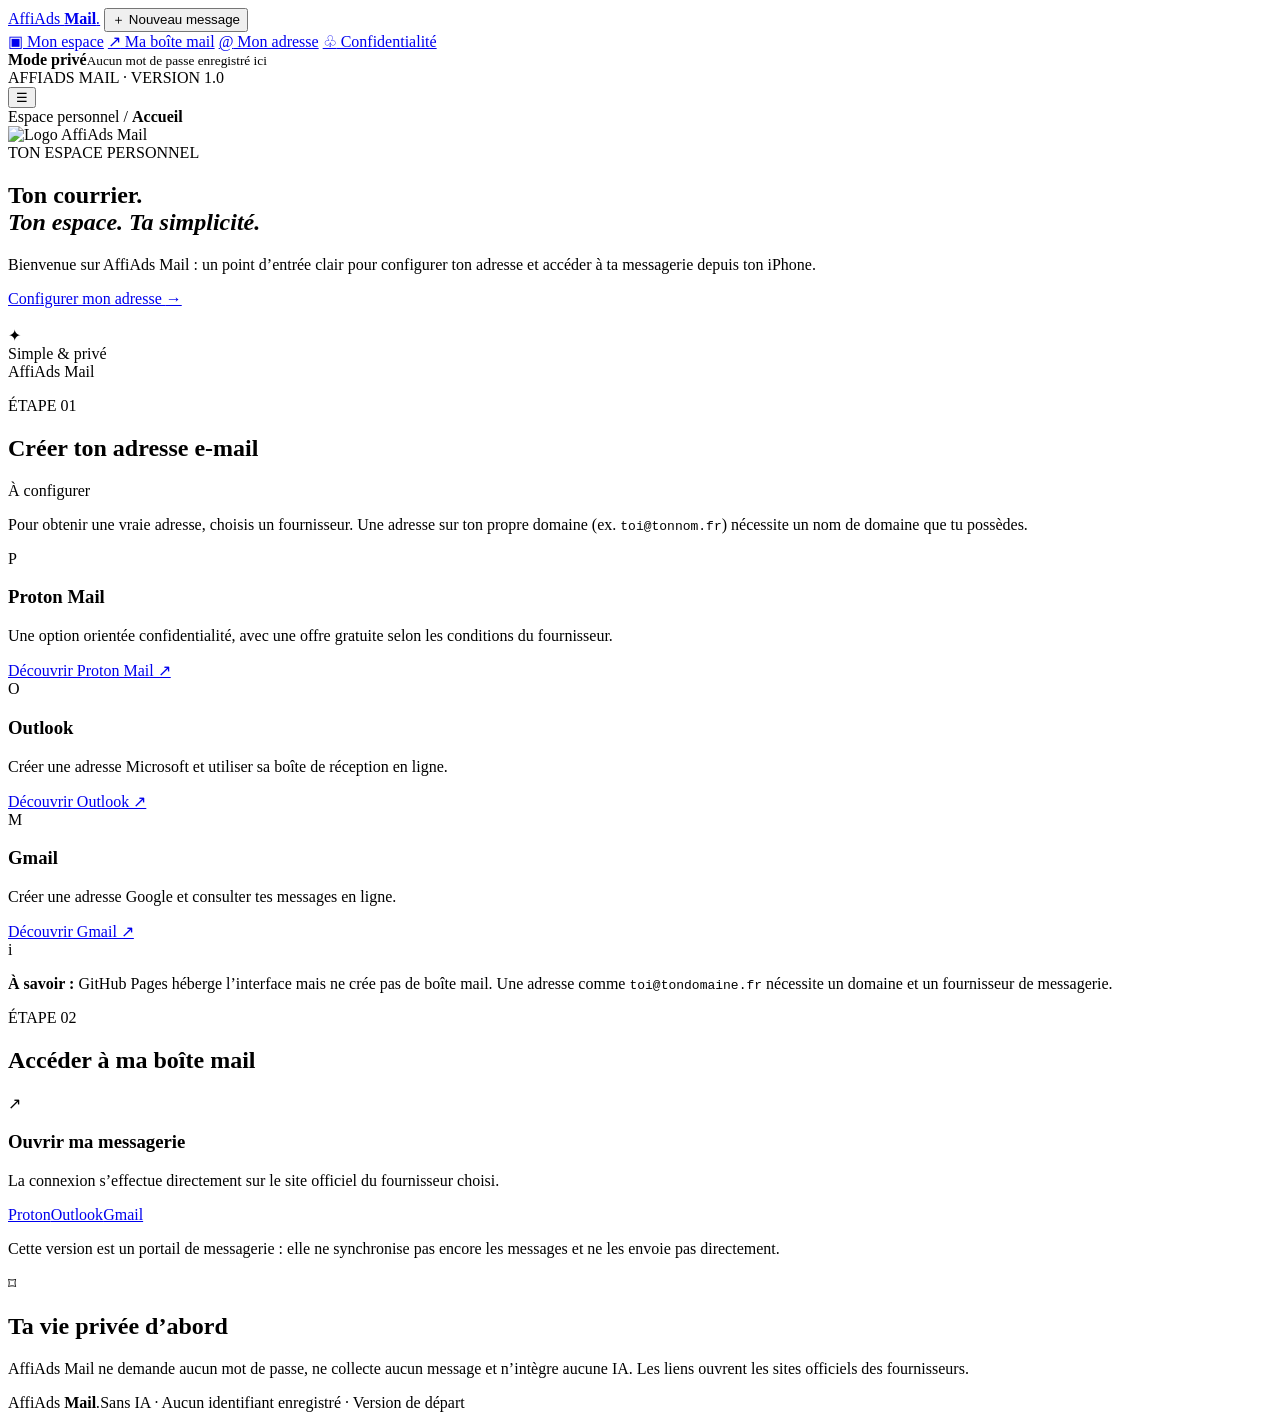
==== index.html @ 825fcf19 "feat: launch AffiAds Mail landing page with envelope branding" ====
<!doctype html>
<html lang="fr">
<head>
<meta charset="utf-8"><meta name="viewport" content="width=device-width,initial-scale=1,viewport-fit=cover">
<meta name="theme-color" content="#101827"><meta name="description" content="AffiAds Mail — ton espace de messagerie personnel.">
<link rel="manifest" href="./manifest.webmanifest"><link rel="icon" href="./icons/icon.svg" type="image/svg+xml"><link rel="stylesheet" href="./style.css">
<title>AffiAds Mail</title>
</head>
<body>
<div class="app-shell">
<aside class="sidebar" id="sidebar">
<a class="brand" href="./"><img src="./icons/icon.svg" alt="" class="brand-icon"><span>AffiAds <b>Mail</b><i>.</i></span></a>
<button class="compose-btn" id="composeBtn"><span>＋</span> Nouveau message</button>
<nav class="nav" aria-label="Navigation">
<a class="nav-item active" href="#accueil"><span>▣</span> Mon espace</a>
<a class="nav-item" href="#connexion"><span>↗</span> Ma boîte mail</a>
<a class="nav-item" href="#adresse"><span>@</span> Mon adresse</a>
<a class="nav-item" href="#confidentialite"><span>♧</span> Confidentialité</a>
</nav>
<div class="sidebar-note"><span class="status-dot"></span><div><b>Mode privé</b><small>Aucun mot de passe enregistré ici</small></div></div>
<div class="sidebar-footer">AFFIADS MAIL · VERSION 1.0</div>
</aside>
<main class="main">
<header class="topbar"><button class="icon-btn mobile-menu" id="menuBtn" aria-label="Ouvrir le menu">☰</button><div class="crumb">Espace personnel <span>/</span> <b>Accueil</b></div><div class="avatar"><img src="./icons/icon.svg" alt="Logo AffiAds Mail"></div></header>
<section class="hero" id="accueil"><div class="hero-copy"><div class="eyebrow"><span class="status-dot"></span> TON ESPACE PERSONNEL</div><h1>Ton courrier.<br><em>Ton espace. Ta simplicité.</em></h1><p>Bienvenue sur AffiAds Mail : un point d’entrée clair pour configurer ton adresse et accéder à ta messagerie depuis ton iPhone.</p><a class="primary-btn" href="#adresse">Configurer mon adresse <span>→</span></a></div>
<div class="hero-art" aria-hidden="true"><div class="orb orb-one"></div><div class="orb orb-two"></div><div class="mail-card"><img src="./icons/icon.svg" alt=""><div class="mail-lines"><i></i><i></i><i></i></div><div class="mail-stamp">✦</div></div><div class="floating-chip chip-one">Simple &amp; privé</div><div class="floating-chip chip-two">AffiAds Mail</div></div></section>
<section class="section" id="adresse"><div class="section-heading"><div><p class="eyebrow">ÉTAPE 01</p><h2>Créer ton adresse e-mail</h2></div><span class="step-tag">À configurer</span></div>
<p class="section-intro">Pour obtenir une vraie adresse, choisis un fournisseur. Une adresse sur ton propre domaine (ex. <code>toi@tonnom.fr</code>) nécessite un nom de domaine que tu possèdes.</p>
<div class="provider-grid">
<article class="provider-card"><div class="provider-logo proton">P</div><div class="provider-copy"><h3>Proton Mail</h3><p>Une option orientée confidentialité, avec une offre gratuite selon les conditions du fournisseur.</p><a href="https://proton.me/mail" target="_blank" rel="noopener noreferrer">Découvrir Proton Mail ↗</a></div></article>
<article class="provider-card"><div class="provider-logo outlook">O</div><div class="provider-copy"><h3>Outlook</h3><p>Créer une adresse Microsoft et utiliser sa boîte de réception en ligne.</p><a href="https://outlook.live.com/" target="_blank" rel="noopener noreferrer">Découvrir Outlook ↗</a></div></article>
<article class="provider-card"><div class="provider-logo gmail">M</div><div class="provider-copy"><h3>Gmail</h3><p>Créer une adresse Google et consulter tes messages en ligne.</p><a href="https://mail.google.com/" target="_blank" rel="noopener noreferrer">Découvrir Gmail ↗</a></div></article>
</div>
<div class="notice"><span class="notice-icon">i</span><p><b>À savoir :</b> GitHub Pages héberge l’interface mais ne crée pas de boîte mail. Une adresse comme <code>toi@tondomaine.fr</code> nécessite un domaine et un fournisseur de messagerie.</p></div></section>
<section class="section" id="connexion"><div class="section-heading"><div><p class="eyebrow">ÉTAPE 02</p><h2>Accéder à ma boîte mail</h2></div></div>
<div class="access-panel"><div class="access-icon">↗</div><div class="access-copy"><h3>Ouvrir ma messagerie</h3><p>La connexion s’effectue directement sur le site officiel du fournisseur choisi.</p></div><div class="access-actions"><a class="secondary-btn" href="https://proton.me/mail" target="_blank" rel="noopener noreferrer">Proton</a><a class="secondary-btn" href="https://outlook.live.com/mail/" target="_blank" rel="noopener noreferrer">Outlook</a><a class="secondary-btn" href="https://mail.google.com/" target="_blank" rel="noopener noreferrer">Gmail</a></div></div>
<p class="small-muted">Cette version est un portail de messagerie : elle ne synchronise pas encore les messages et ne les envoie pas directement.</p></section>
<section class="section privacy-section" id="confidentialite"><div class="privacy-icon">⌑</div><div><h2>Ta vie privée d’abord</h2><p>AffiAds Mail ne demande aucun mot de passe, ne collecte aucun message et n’intègre aucune IA. Les liens ouvrent les sites officiels des fournisseurs.</p></div></section>
<footer class="footer"><span>AffiAds <b>Mail</b><i>.</i></span><span>Sans IA · Aucun identifiant enregistré · Version de départ</span></footer>
</main></div>
<dialog id="composeDialog" class="compose-dialog"><form method="dialog" class="dialog-inner"><button class="dialog-close" aria-label="Fermer">×</button><img class="dialog-logo" src="./icons/icon.svg" alt=""><h2>Nouveau message</h2><p>Pour envoyer un e-mail, ouvre ta messagerie officielle. Cette première version ne transmet pas encore les messages elle-même.</p><div class="dialog-links"><a href="https://proton.me/mail" target="_blank" rel="noopener noreferrer">Ouvrir Proton ↗</a><a href="https://outlook.live.com/mail/" target="_blank" rel="noopener noreferrer">Ouvrir Outlook ↗</a><a href="https://mail.google.com/" target="_blank" rel="noopener noreferrer">Ouvrir Gmail ↗</a></div><button class="secondary-btn close-action">Fermer</button></form></dialog>
<script src="./app.js" defer></script>
</body></html>
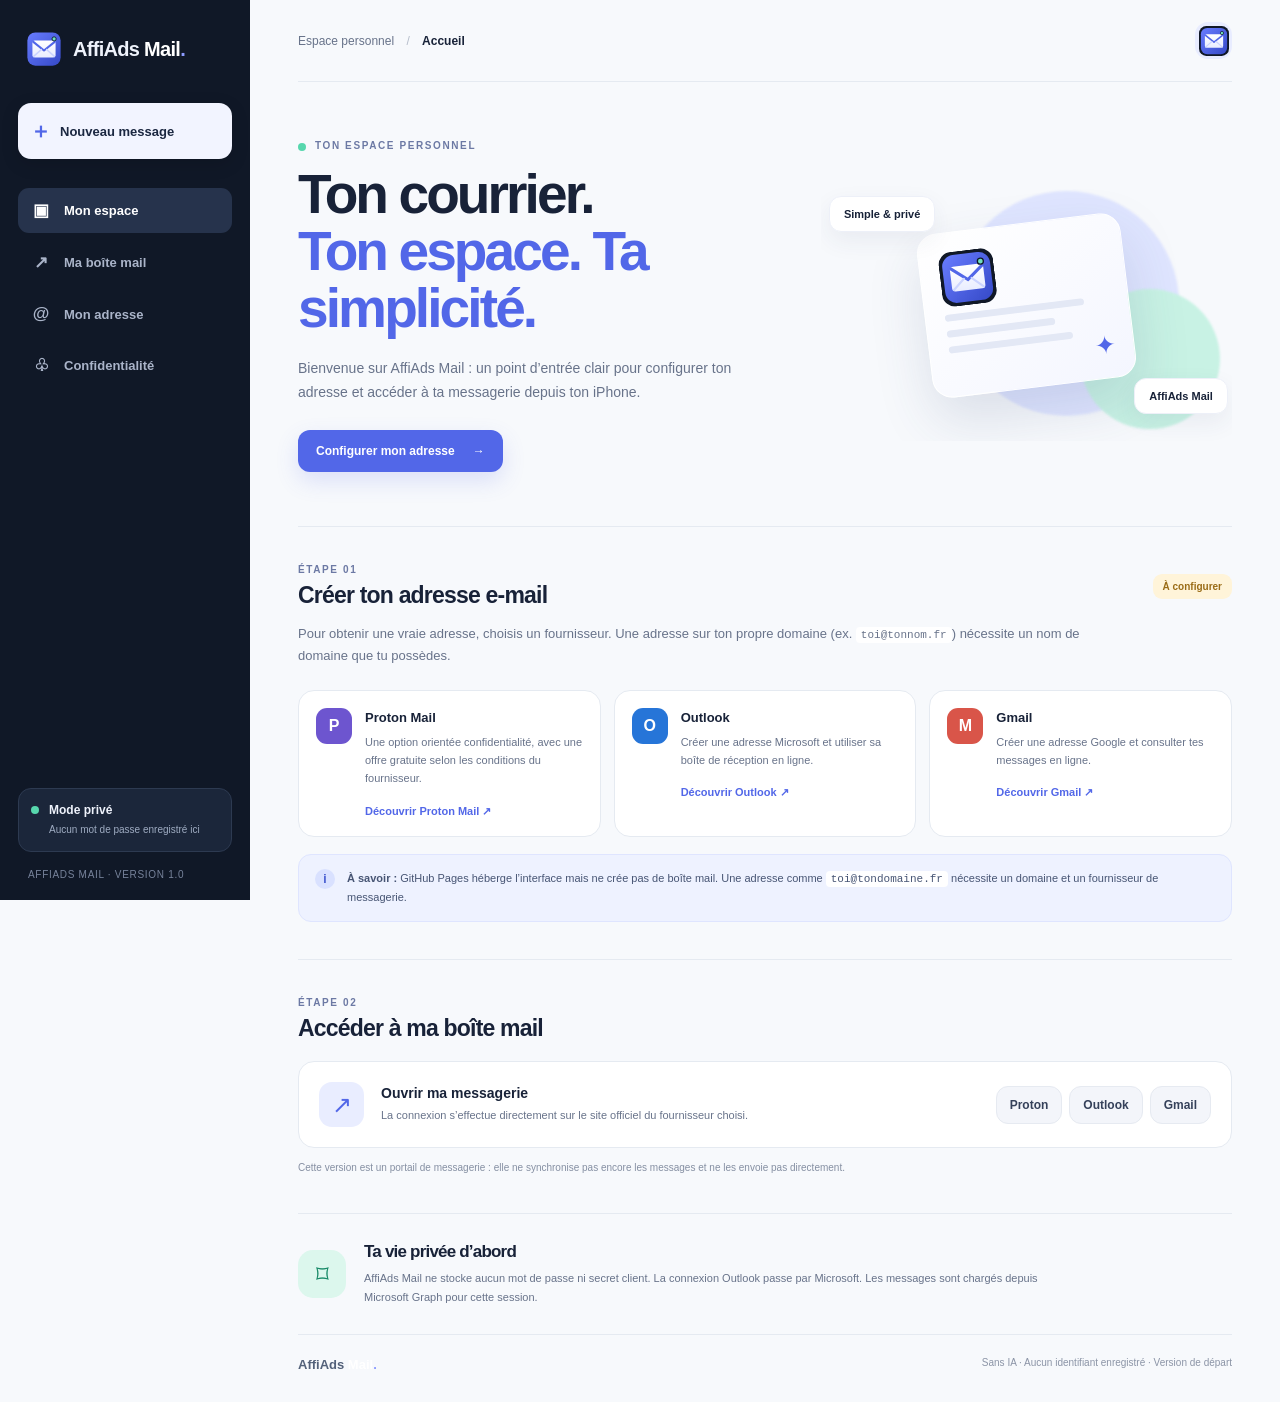
==== commit c6dac8d2: "Add Outlook mail workspace UI" ====
--- a/index.html
+++ b/index.html
@@ -35,9 +35,10 @@
 <section class="section" id="connexion"><div class="section-heading"><div><p class="eyebrow">ÉTAPE 02</p><h2>Accéder à ma boîte mail</h2></div></div>
 <div class="access-panel"><div class="access-icon">↗</div><div class="access-copy"><h3>Ouvrir ma messagerie</h3><p>La connexion s’effectue directement sur le site officiel du fournisseur choisi.</p></div><div class="access-actions"><a class="secondary-btn" href="https://proton.me/mail" target="_blank" rel="noopener noreferrer">Proton</a><a class="secondary-btn" href="https://outlook.live.com/mail/" target="_blank" rel="noopener noreferrer">Outlook</a><a class="secondary-btn" href="https://mail.google.com/" target="_blank" rel="noopener noreferrer">Gmail</a></div></div>
 <p class="small-muted">Cette version est un portail de messagerie : elle ne synchronise pas encore les messages et ne les envoie pas directement.</p></section>
-<section class="section privacy-section" id="confidentialite"><div class="privacy-icon">⌑</div><div><h2>Ta vie privée d’abord</h2><p>AffiAds Mail ne demande aucun mot de passe, ne collecte aucun message et n’intègre aucune IA. Les liens ouvrent les sites officiels des fournisseurs.</p></div></section>
+<section class="section privacy-section" id="confidentialite"><div class="privacy-icon">⌑</div><div><h2>Ta vie privée d’abord</h2><p>AffiAds Mail ne stocke aucun mot de passe ni secret client. La connexion Outlook passe par Microsoft. Les messages sont chargés depuis Microsoft Graph pour cette session.</p></div></section>
 <footer class="footer"><span>AffiAds <b>Mail</b><i>.</i></span><span>Sans IA · Aucun identifiant enregistré · Version de départ</span></footer>
 </main></div>
-<dialog id="composeDialog" class="compose-dialog"><form method="dialog" class="dialog-inner"><button class="dialog-close" aria-label="Fermer">×</button><img class="dialog-logo" src="./icons/icon.svg" alt=""><h2>Nouveau message</h2><p>Pour envoyer un e-mail, ouvre ta messagerie officielle. Cette première version ne transmet pas encore les messages elle-même.</p><div class="dialog-links"><a href="https://proton.me/mail" target="_blank" rel="noopener noreferrer">Ouvrir Proton ↗</a><a href="https://outlook.live.com/mail/" target="_blank" rel="noopener noreferrer">Ouvrir Outlook ↗</a><a href="https://mail.google.com/" target="_blank" rel="noopener noreferrer">Ouvrir Gmail ↗</a></div><button class="secondary-btn close-action">Fermer</button></form></dialog>
+
+<script src="https://alcdn.msauth.net/browser/2.38.4/js/msal-browser.min.js" defer></script>
 <script src="./app.js" defer></script>
 </body></html>
--- a/style.css
+++ b/style.css
@@ -0,0 +1,2 @@
+:root{color-scheme:light;--ink:#182238;--muted:#68738a;--line:#e5eaf1;--paper:#f7f9fc;--blue:#5267e8;--blue-dark:#3549c7;--radius:22px;font-family:Inter,-apple-system,BlinkMacSystemFont,"Segoe UI",sans-serif}*{box-sizing:border-box}html{scroll-behavior:smooth}body{margin:0;background:var(--paper);color:var(--ink)}a{color:inherit}.app-shell{min-height:100vh;display:grid;grid-template-columns:250px minmax(0,1fr)}.sidebar{background:#101827;color:#eef2fb;padding:30px 18px 20px;display:flex;flex-direction:column;min-height:100vh;position:sticky;top:0;height:100vh}.brand{display:flex;align-items:center;gap:10px;text-decoration:none;font-weight:800;font-size:20px;letter-spacing:-.7px;padding:0 7px 35px;white-space:nowrap}.brand-icon{width:38px;height:38px}.brand b,.footer b{font-weight:800;color:#fff}.brand i,.footer i{font-style:normal;color:#8c9bff}.compose-btn{border:0;border-radius:13px;background:#f2f4ff;color:#1b2741;padding:14px 12px;font-weight:750;font-size:13px;display:flex;align-items:center;gap:9px;cursor:pointer;box-shadow:0 5px 18px #0002}.compose-btn span{font-size:21px;color:var(--blue)}.nav{display:grid;gap:7px;margin-top:29px}.nav-item{display:flex;align-items:center;gap:13px;padding:12px 13px;border-radius:11px;text-decoration:none;color:#aab4c9;font-size:13px;font-weight:600}.nav-item span{width:20px;text-align:center;font-size:17px}.nav-item:hover,.nav-item.active{background:#26334c;color:white}.sidebar-note{display:flex;gap:10px;align-items:flex-start;margin-top:auto;background:#1b263a;padding:14px 12px;border:1px solid #2d3a51;border-radius:13px}.sidebar-note b,.sidebar-note small{display:block}.sidebar-note b{font-size:12px;margin-bottom:5px}.sidebar-note small{font-size:10px;line-height:1.5;color:#9eabc1}.status-dot{width:8px;height:8px;display:inline-block;border-radius:50%;background:#57d7ad;flex-shrink:0;margin-top:3px}.sidebar-footer{font-size:10px;color:#77839b;padding:17px 10px 0;letter-spacing:.7px}.main{min-width:0;padding:0 48px;max-width:1440px;width:100%;margin:0 auto}.topbar{height:82px;display:flex;align-items:center;justify-content:space-between;border-bottom:1px solid var(--line)}.crumb{font-size:12px;color:var(--muted)}.crumb span{margin:0 9px;color:#b5bdca}.crumb b{color:var(--ink)}.avatar{width:37px;height:37px;border-radius:13px;background:#e8ecff;display:grid;place-items:center;overflow:hidden}.avatar img{width:30px;height:30px}.mobile-menu{display:none}.hero{display:grid;grid-template-columns:1.1fr .9fr;gap:20px;align-items:center;padding:58px 0 54px;border-bottom:1px solid var(--line)}.eyebrow{font-size:10px;letter-spacing:1.6px;font-weight:800;color:#6c79a4;margin:0 0 15px}.hero .eyebrow{display:flex;gap:9px;align-items:center}.hero h1{font-size:clamp(39px,4.3vw,61px);line-height:1.04;letter-spacing:-2.9px;margin:0 0 18px;font-weight:800}.hero h1 em{font-style:normal;color:var(--blue)}.hero-copy>p{max-width:470px;color:var(--muted);line-height:1.75;font-size:14px;margin:0 0 25px}.primary-btn,.secondary-btn{display:inline-flex;align-items:center;justify-content:center;gap:18px;border-radius:12px;text-decoration:none;font-size:12px;font-weight:750;padding:14px 18px}.primary-btn{background:var(--blue);color:white;box-shadow:0 9px 22px #5267e82b}.primary-btn:hover{background:var(--blue-dark)}.hero-art{height:270px;position:relative;display:grid;place-items:center;overflow:hidden}.orb{position:absolute;border-radius:50%;filter:blur(1px)}.orb-one{width:225px;height:225px;background:#dfe5ff;right:13%;top:20px}.orb-two{width:140px;height:140px;background:#c8f2e4;right:3%;bottom:12px}.mail-card{z-index:1;width:205px;height:165px;border-radius:20px;background:linear-gradient(145deg,#fff,#f4f6ff);box-shadow:0 24px 55px #33477b26;border:1px solid #fff;padding:19px;transform:rotate(-7deg);position:relative}.mail-card>img{width:55px;height:55px}.mail-lines{display:grid;gap:9px;margin-top:7px}.mail-lines i{height:7px;background:#e3e8f5;border-radius:8px;width:85%}.mail-lines i:nth-child(2){width:66%}.mail-lines i:nth-child(3){width:76%}.mail-stamp{position:absolute;right:18px;bottom:18px;color:var(--blue);font-size:25px}.floating-chip{position:absolute;z-index:2;background:#fff;border:1px solid #edf0f8;box-shadow:0 9px 25px #26395e12;padding:11px 14px;border-radius:12px;font-size:11px;font-weight:750}.chip-one{top:25px;left:2%}.chip-two{right:1%;bottom:27px}.section{padding:37px 0;border-bottom:1px solid var(--line)}.section-heading{display:flex;justify-content:space-between;align-items:center;gap:15px}.section-heading .eyebrow{margin-bottom:7px}.section h2,.privacy-section h2{font-size:23px;letter-spacing:-.8px;margin:0}.step-tag{background:#fff4d9;color:#9a6c16;padding:7px 10px;border-radius:9px;font-size:10px;font-weight:800}.section-intro{font-size:13px;line-height:1.75;color:var(--muted);max-width:790px;margin:14px 0 22px}.provider-grid{display:grid;grid-template-columns:repeat(3,minmax(0,1fr));gap:13px}.provider-card{display:flex;gap:13px;background:#fff;border:1px solid var(--line);border-radius:16px;padding:17px;min-width:0;transition:transform .18s,box-shadow .18s}.provider-card:hover{transform:translateY(-2px);box-shadow:0 12px 28px #2436570c}.provider-logo{flex-shrink:0;width:36px;height:36px;border-radius:11px;display:grid;place-items:center;font-weight:850;color:#fff}.proton{background:#6d55cf}.outlook{background:#2675d8}.gmail{background:#d95549}.provider-copy h3{font-size:13px;margin:2px 0 8px}.provider-copy p{font-size:11px;line-height:1.65;color:var(--muted);margin:0 0 13px}.provider-copy a{font-size:11px;font-weight:750;color:var(--blue);text-decoration:none}.notice{display:flex;gap:12px;margin-top:17px;background:#eef2ff;border:1px solid #dfe5ff;border-radius:13px;padding:14px 16px;color:#475574}.notice-icon{display:grid;place-items:center;flex-shrink:0;width:20px;height:20px;border-radius:50%;background:#d9e1ff;color:#4258cf;font-size:12px;font-weight:800}.notice p{font-size:11px;line-height:1.7;margin:0}.notice code,.section-intro code{font-size:11px;background:#fff;padding:2px 5px;border-radius:4px}.access-panel{display:flex;align-items:center;gap:17px;background:#fff;border:1px solid var(--line);border-radius:16px;padding:20px;margin-top:19px}.access-icon{width:45px;height:45px;display:grid;place-items:center;border-radius:13px;background:#e9edff;color:var(--blue);font-size:24px;flex-shrink:0}.access-copy{flex:1}.access-copy h3{font-size:14px;margin:0 0 6px}.access-copy p{font-size:11px;color:var(--muted);line-height:1.6;margin:0}.access-actions{display:flex;gap:7px;flex-wrap:wrap}.secondary-btn{background:#f3f5fa;color:#35415a;border:1px solid #e6eaf1;padding:11px 13px;gap:0}.secondary-btn:hover{background:#e8ecfb}.small-muted{font-size:10px;color:#858fa2;margin:12px 0 0;line-height:1.6}.privacy-section{display:flex;align-items:center;gap:18px;padding:28px 0}.privacy-icon{width:48px;height:48px;flex-shrink:0;border-radius:15px;display:grid;place-items:center;background:#dcf7ed;color:#178967;font-size:25px}.privacy-section h2{font-size:17px;margin-bottom:7px}.privacy-section p{font-size:11px;line-height:1.7;color:var(--muted);margin:0;max-width:720px}.footer{display:flex;justify-content:space-between;gap:15px;padding:22px 0 30px;font-size:10px;color:#8b94a6}.footer>span:first-child{font-weight:850;color:#53617a;font-size:13px}.compose-dialog{border:0;border-radius:22px;padding:0;width:min(420px,calc(100% - 28px));box-shadow:0 25px 90px #10182755}.compose-dialog::backdrop{background:#10182785;backdrop-filter:blur(4px)}.dialog-inner{position:relative;padding:29px}.dialog-close{position:absolute;right:17px;top:12px;border:0;background:transparent;font-size:27px;color:#78839a;cursor:pointer}.dialog-logo{width:48px;height:48px}.dialog-inner h2{margin:17px 0 9px;font-size:23px}.dialog-inner p{font-size:13px;line-height:1.7;color:var(--muted)}.dialog-links{display:grid;gap:9px;margin:20px 0}.dialog-links a{background:#f5f7fb;border:1px solid var(--line);padding:12px;border-radius:10px;text-decoration:none;font-size:12px;font-weight:700}.close-action{width:100%;cursor:pointer}@media(max-width:1050px){.main{padding:0 28px}.provider-grid{grid-template-columns:1fr}.provider-card{padding:15px}.hero{grid-template-columns:1fr .7fr}.hero-art{transform:scale(.9)}}@media(max-width:720px){.app-shell{display:block}.sidebar{position:fixed;z-index:10;left:0;top:0;width:260px;transform:translateX(-105%);transition:transform .2s;height:100dvh;min-height:0;box-shadow:15px 0 40px #0002}.sidebar.open{transform:translateX(0)}.main{padding:0 19px}.topbar{height:65px}.mobile-menu{display:block;border:0;background:transparent;font-size:20px;color:var(--ink);padding:8px}.crumb{margin-right:auto;margin-left:12px;font-size:11px}.hero{display:block;padding:38px 0 30px}.hero h1{font-size:42px;letter-spacing:-2px}.hero-copy>p{font-size:13px}.hero-art{height:205px;margin-top:12px;transform:none}.orb-one{width:185px;height:185px;right:20%}.orb-two{width:110px;height:110px}.mail-card{transform:rotate(-7deg) scale(.88)}.chip-one{left:2%;top:13px}.chip-two{right:0;bottom:13px}.section{padding:29px 0}.section h2{font-size:21px}.section-heading{align-items:flex-start}.provider-grid{gap:9px}.provider-card{padding:14px}.access-panel{align-items:flex-start;flex-wrap:wrap;padding:15px}.access-copy{min-width:calc(100% - 70px)}.access-actions{width:100%;padding-left:0}.footer{flex-direction:column}.privacy-section{align-items:flex-start}.step-tag{font-size:9px}}@media(prefers-reduced-motion:reduce){*{scroll-behavior:auto!important;transition:none!important}}
+.brand-icon{width:38px;height:38px;flex-shrink:0}.brand b{color:#fff}.brand i{font-style:normal;color:#8c9bff}.avatar img{object-fit:contain}.mail-card>img{display:block;width:55px;height:55px}.dialog-logo{display:block;width:48px;height:48px}
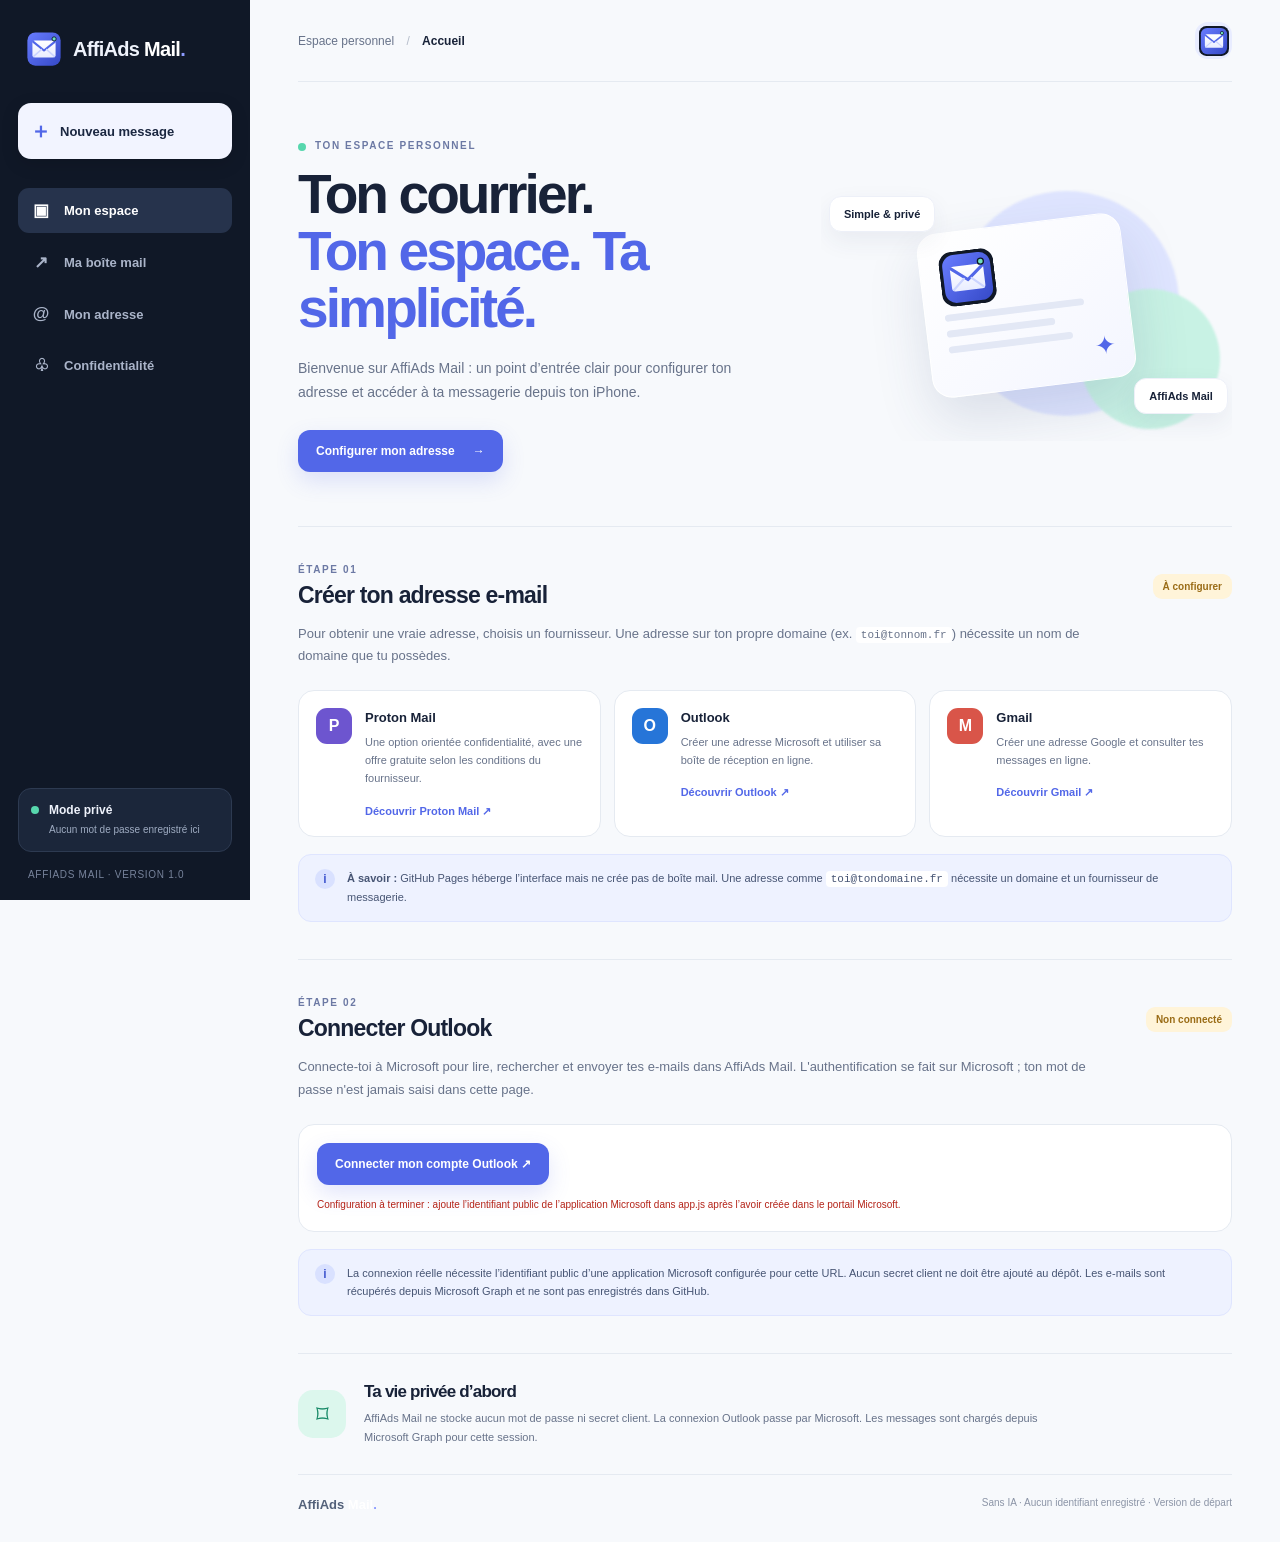
==== commit bbb35c16: "Add Outlook inbox search and compose interface" ====
--- a/index.html
+++ b/index.html
@@ -32,13 +32,23 @@
 <article class="provider-card"><div class="provider-logo gmail">M</div><div class="provider-copy"><h3>Gmail</h3><p>Créer une adresse Google et consulter tes messages en ligne.</p><a href="https://mail.google.com/" target="_blank" rel="noopener noreferrer">Découvrir Gmail ↗</a></div></article>
 </div>
 <div class="notice"><span class="notice-icon">i</span><p><b>À savoir :</b> GitHub Pages héberge l’interface mais ne crée pas de boîte mail. Une adresse comme <code>toi@tondomaine.fr</code> nécessite un domaine et un fournisseur de messagerie.</p></div></section>
-<section class="section" id="connexion"><div class="section-heading"><div><p class="eyebrow">ÉTAPE 02</p><h2>Accéder à ma boîte mail</h2></div></div>
-<div class="access-panel"><div class="access-icon">↗</div><div class="access-copy"><h3>Ouvrir ma messagerie</h3><p>La connexion s’effectue directement sur le site officiel du fournisseur choisi.</p></div><div class="access-actions"><a class="secondary-btn" href="https://proton.me/mail" target="_blank" rel="noopener noreferrer">Proton</a><a class="secondary-btn" href="https://outlook.live.com/mail/" target="_blank" rel="noopener noreferrer">Outlook</a><a class="secondary-btn" href="https://mail.google.com/" target="_blank" rel="noopener noreferrer">Gmail</a></div></div>
-<p class="small-muted">Cette version est un portail de messagerie : elle ne synchronise pas encore les messages et ne les envoie pas directement.</p></section>
+<section class="section" id="connexion"><div class="section-heading"><div><p class="eyebrow">ÉTAPE 02</p><h2>Connecter Outlook</h2></div><span id="authBadge" class="step-tag">Non connecté</span></div>
+<p class="section-intro">Connecte-toi à Microsoft pour lire, rechercher et envoyer tes e-mails dans AffiAds Mail. L'authentification se fait sur Microsoft ; ton mot de passe n'est jamais saisi dans cette page.</p>
+<div class="mail-controls">
+<div class="mail-toolbar"><button id="connectBtn" class="primary-btn">Connecter mon compte Outlook ↗</button><button id="disconnectBtn" class="secondary-btn" hidden>Se déconnecter</button></div>
+<p id="authStatus" class="small-muted" role="status">Une configuration Microsoft est nécessaire avant la première connexion.</p>
+<div id="mailWorkspace" hidden>
+<div class="mail-toolbar search-toolbar"><input id="searchInput" type="search" placeholder="Rechercher dans mes e-mails" aria-label="Rechercher dans mes e-mails"><button id="searchBtn" class="secondary-btn">Rechercher</button><button id="refreshBtn" class="secondary-btn">Actualiser</button></div>
+<div class="mail-columns"><div><h3>Messages reçus</h3><div id="messageList" class="message-list"><p class="small-muted">Connecte-toi pour afficher tes messages.</p></div></div>
+<div class="message-view"><h3 id="messageTitle">Lire un message</h3><p id="messageMeta" class="small-muted"></p><div id="messageBody" class="message-body">Sélectionne un message dans la liste.</div></div></div>
+<form id="sendForm" class="send-form"><h3>Nouveau message</h3><label for="toInput">Destinataire</label><input id="toInput" type="email" required placeholder="destinataire@exemple.fr"><label for="subjectInput">Objet</label><input id="subjectInput" required maxlength="250" placeholder="Objet du message"><label for="bodyInput">Message</label><textarea id="bodyInput" required rows="5" placeholder="Écris ton message…"></textarea><button class="primary-btn" type="submit">Envoyer l’e-mail</button></form>
+</div></div>
+<div class="notice"><span class="notice-icon">i</span><p>La connexion réelle nécessite l’identifiant public d’une application Microsoft configurée pour cette URL. Aucun secret client ne doit être ajouté au dépôt. Les e-mails sont récupérés depuis Microsoft Graph et ne sont pas enregistrés dans GitHub.</p></div></section>
 <section class="section privacy-section" id="confidentialite"><div class="privacy-icon">⌑</div><div><h2>Ta vie privée d’abord</h2><p>AffiAds Mail ne stocke aucun mot de passe ni secret client. La connexion Outlook passe par Microsoft. Les messages sont chargés depuis Microsoft Graph pour cette session.</p></div></section>
 <footer class="footer"><span>AffiAds <b>Mail</b><i>.</i></span><span>Sans IA · Aucun identifiant enregistré · Version de départ</span></footer>
 </main></div>
 
 <script src="https://alcdn.msauth.net/browser/2.38.4/js/msal-browser.min.js" defer></script>
+<script src="https://alcdn.msauth.net/browser/2.38.4/js/msal-browser.min.js" defer></script>
 <script src="./app.js" defer></script>
 </body></html>
--- a/style.css
+++ b/style.css
@@ -1,2 +1,4 @@
 :root{color-scheme:light;--ink:#182238;--muted:#68738a;--line:#e5eaf1;--paper:#f7f9fc;--blue:#5267e8;--blue-dark:#3549c7;--radius:22px;font-family:Inter,-apple-system,BlinkMacSystemFont,"Segoe UI",sans-serif}*{box-sizing:border-box}html{scroll-behavior:smooth}body{margin:0;background:var(--paper);color:var(--ink)}a{color:inherit}.app-shell{min-height:100vh;display:grid;grid-template-columns:250px minmax(0,1fr)}.sidebar{background:#101827;color:#eef2fb;padding:30px 18px 20px;display:flex;flex-direction:column;min-height:100vh;position:sticky;top:0;height:100vh}.brand{display:flex;align-items:center;gap:10px;text-decoration:none;font-weight:800;font-size:20px;letter-spacing:-.7px;padding:0 7px 35px;white-space:nowrap}.brand-icon{width:38px;height:38px}.brand b,.footer b{font-weight:800;color:#fff}.brand i,.footer i{font-style:normal;color:#8c9bff}.compose-btn{border:0;border-radius:13px;background:#f2f4ff;color:#1b2741;padding:14px 12px;font-weight:750;font-size:13px;display:flex;align-items:center;gap:9px;cursor:pointer;box-shadow:0 5px 18px #0002}.compose-btn span{font-size:21px;color:var(--blue)}.nav{display:grid;gap:7px;margin-top:29px}.nav-item{display:flex;align-items:center;gap:13px;padding:12px 13px;border-radius:11px;text-decoration:none;color:#aab4c9;font-size:13px;font-weight:600}.nav-item span{width:20px;text-align:center;font-size:17px}.nav-item:hover,.nav-item.active{background:#26334c;color:white}.sidebar-note{display:flex;gap:10px;align-items:flex-start;margin-top:auto;background:#1b263a;padding:14px 12px;border:1px solid #2d3a51;border-radius:13px}.sidebar-note b,.sidebar-note small{display:block}.sidebar-note b{font-size:12px;margin-bottom:5px}.sidebar-note small{font-size:10px;line-height:1.5;color:#9eabc1}.status-dot{width:8px;height:8px;display:inline-block;border-radius:50%;background:#57d7ad;flex-shrink:0;margin-top:3px}.sidebar-footer{font-size:10px;color:#77839b;padding:17px 10px 0;letter-spacing:.7px}.main{min-width:0;padding:0 48px;max-width:1440px;width:100%;margin:0 auto}.topbar{height:82px;display:flex;align-items:center;justify-content:space-between;border-bottom:1px solid var(--line)}.crumb{font-size:12px;color:var(--muted)}.crumb span{margin:0 9px;color:#b5bdca}.crumb b{color:var(--ink)}.avatar{width:37px;height:37px;border-radius:13px;background:#e8ecff;display:grid;place-items:center;overflow:hidden}.avatar img{width:30px;height:30px}.mobile-menu{display:none}.hero{display:grid;grid-template-columns:1.1fr .9fr;gap:20px;align-items:center;padding:58px 0 54px;border-bottom:1px solid var(--line)}.eyebrow{font-size:10px;letter-spacing:1.6px;font-weight:800;color:#6c79a4;margin:0 0 15px}.hero .eyebrow{display:flex;gap:9px;align-items:center}.hero h1{font-size:clamp(39px,4.3vw,61px);line-height:1.04;letter-spacing:-2.9px;margin:0 0 18px;font-weight:800}.hero h1 em{font-style:normal;color:var(--blue)}.hero-copy>p{max-width:470px;color:var(--muted);line-height:1.75;font-size:14px;margin:0 0 25px}.primary-btn,.secondary-btn{display:inline-flex;align-items:center;justify-content:center;gap:18px;border-radius:12px;text-decoration:none;font-size:12px;font-weight:750;padding:14px 18px}.primary-btn{background:var(--blue);color:white;box-shadow:0 9px 22px #5267e82b}.primary-btn:hover{background:var(--blue-dark)}.hero-art{height:270px;position:relative;display:grid;place-items:center;overflow:hidden}.orb{position:absolute;border-radius:50%;filter:blur(1px)}.orb-one{width:225px;height:225px;background:#dfe5ff;right:13%;top:20px}.orb-two{width:140px;height:140px;background:#c8f2e4;right:3%;bottom:12px}.mail-card{z-index:1;width:205px;height:165px;border-radius:20px;background:linear-gradient(145deg,#fff,#f4f6ff);box-shadow:0 24px 55px #33477b26;border:1px solid #fff;padding:19px;transform:rotate(-7deg);position:relative}.mail-card>img{width:55px;height:55px}.mail-lines{display:grid;gap:9px;margin-top:7px}.mail-lines i{height:7px;background:#e3e8f5;border-radius:8px;width:85%}.mail-lines i:nth-child(2){width:66%}.mail-lines i:nth-child(3){width:76%}.mail-stamp{position:absolute;right:18px;bottom:18px;color:var(--blue);font-size:25px}.floating-chip{position:absolute;z-index:2;background:#fff;border:1px solid #edf0f8;box-shadow:0 9px 25px #26395e12;padding:11px 14px;border-radius:12px;font-size:11px;font-weight:750}.chip-one{top:25px;left:2%}.chip-two{right:1%;bottom:27px}.section{padding:37px 0;border-bottom:1px solid var(--line)}.section-heading{display:flex;justify-content:space-between;align-items:center;gap:15px}.section-heading .eyebrow{margin-bottom:7px}.section h2,.privacy-section h2{font-size:23px;letter-spacing:-.8px;margin:0}.step-tag{background:#fff4d9;color:#9a6c16;padding:7px 10px;border-radius:9px;font-size:10px;font-weight:800}.section-intro{font-size:13px;line-height:1.75;color:var(--muted);max-width:790px;margin:14px 0 22px}.provider-grid{display:grid;grid-template-columns:repeat(3,minmax(0,1fr));gap:13px}.provider-card{display:flex;gap:13px;background:#fff;border:1px solid var(--line);border-radius:16px;padding:17px;min-width:0;transition:transform .18s,box-shadow .18s}.provider-card:hover{transform:translateY(-2px);box-shadow:0 12px 28px #2436570c}.provider-logo{flex-shrink:0;width:36px;height:36px;border-radius:11px;display:grid;place-items:center;font-weight:850;color:#fff}.proton{background:#6d55cf}.outlook{background:#2675d8}.gmail{background:#d95549}.provider-copy h3{font-size:13px;margin:2px 0 8px}.provider-copy p{font-size:11px;line-height:1.65;color:var(--muted);margin:0 0 13px}.provider-copy a{font-size:11px;font-weight:750;color:var(--blue);text-decoration:none}.notice{display:flex;gap:12px;margin-top:17px;background:#eef2ff;border:1px solid #dfe5ff;border-radius:13px;padding:14px 16px;color:#475574}.notice-icon{display:grid;place-items:center;flex-shrink:0;width:20px;height:20px;border-radius:50%;background:#d9e1ff;color:#4258cf;font-size:12px;font-weight:800}.notice p{font-size:11px;line-height:1.7;margin:0}.notice code,.section-intro code{font-size:11px;background:#fff;padding:2px 5px;border-radius:4px}.access-panel{display:flex;align-items:center;gap:17px;background:#fff;border:1px solid var(--line);border-radius:16px;padding:20px;margin-top:19px}.access-icon{width:45px;height:45px;display:grid;place-items:center;border-radius:13px;background:#e9edff;color:var(--blue);font-size:24px;flex-shrink:0}.access-copy{flex:1}.access-copy h3{font-size:14px;margin:0 0 6px}.access-copy p{font-size:11px;color:var(--muted);line-height:1.6;margin:0}.access-actions{display:flex;gap:7px;flex-wrap:wrap}.secondary-btn{background:#f3f5fa;color:#35415a;border:1px solid #e6eaf1;padding:11px 13px;gap:0}.secondary-btn:hover{background:#e8ecfb}.small-muted{font-size:10px;color:#858fa2;margin:12px 0 0;line-height:1.6}.privacy-section{display:flex;align-items:center;gap:18px;padding:28px 0}.privacy-icon{width:48px;height:48px;flex-shrink:0;border-radius:15px;display:grid;place-items:center;background:#dcf7ed;color:#178967;font-size:25px}.privacy-section h2{font-size:17px;margin-bottom:7px}.privacy-section p{font-size:11px;line-height:1.7;color:var(--muted);margin:0;max-width:720px}.footer{display:flex;justify-content:space-between;gap:15px;padding:22px 0 30px;font-size:10px;color:#8b94a6}.footer>span:first-child{font-weight:850;color:#53617a;font-size:13px}.compose-dialog{border:0;border-radius:22px;padding:0;width:min(420px,calc(100% - 28px));box-shadow:0 25px 90px #10182755}.compose-dialog::backdrop{background:#10182785;backdrop-filter:blur(4px)}.dialog-inner{position:relative;padding:29px}.dialog-close{position:absolute;right:17px;top:12px;border:0;background:transparent;font-size:27px;color:#78839a;cursor:pointer}.dialog-logo{width:48px;height:48px}.dialog-inner h2{margin:17px 0 9px;font-size:23px}.dialog-inner p{font-size:13px;line-height:1.7;color:var(--muted)}.dialog-links{display:grid;gap:9px;margin:20px 0}.dialog-links a{background:#f5f7fb;border:1px solid var(--line);padding:12px;border-radius:10px;text-decoration:none;font-size:12px;font-weight:700}.close-action{width:100%;cursor:pointer}@media(max-width:1050px){.main{padding:0 28px}.provider-grid{grid-template-columns:1fr}.provider-card{padding:15px}.hero{grid-template-columns:1fr .7fr}.hero-art{transform:scale(.9)}}@media(max-width:720px){.app-shell{display:block}.sidebar{position:fixed;z-index:10;left:0;top:0;width:260px;transform:translateX(-105%);transition:transform .2s;height:100dvh;min-height:0;box-shadow:15px 0 40px #0002}.sidebar.open{transform:translateX(0)}.main{padding:0 19px}.topbar{height:65px}.mobile-menu{display:block;border:0;background:transparent;font-size:20px;color:var(--ink);padding:8px}.crumb{margin-right:auto;margin-left:12px;font-size:11px}.hero{display:block;padding:38px 0 30px}.hero h1{font-size:42px;letter-spacing:-2px}.hero-copy>p{font-size:13px}.hero-art{height:205px;margin-top:12px;transform:none}.orb-one{width:185px;height:185px;right:20%}.orb-two{width:110px;height:110px}.mail-card{transform:rotate(-7deg) scale(.88)}.chip-one{left:2%;top:13px}.chip-two{right:0;bottom:13px}.section{padding:29px 0}.section h2{font-size:21px}.section-heading{align-items:flex-start}.provider-grid{gap:9px}.provider-card{padding:14px}.access-panel{align-items:flex-start;flex-wrap:wrap;padding:15px}.access-copy{min-width:calc(100% - 70px)}.access-actions{width:100%;padding-left:0}.footer{flex-direction:column}.privacy-section{align-items:flex-start}.step-tag{font-size:9px}}@media(prefers-reduced-motion:reduce){*{scroll-behavior:auto!important;transition:none!important}}
 .brand-icon{width:38px;height:38px;flex-shrink:0}.brand b{color:#fff}.brand i{font-style:normal;color:#8c9bff}.avatar img{object-fit:contain}.mail-card>img{display:block;width:55px;height:55px}.dialog-logo{display:block;width:48px;height:48px}
+
+.mail-controls{background:#fff;border:1px solid var(--line);border-radius:16px;padding:18px;margin-top:18px}.mail-toolbar{display:flex;gap:9px;align-items:center;flex-wrap:wrap}.mail-toolbar .primary-btn,.mail-toolbar .secondary-btn{cursor:pointer;border:0}.search-toolbar{margin:18px 0}.search-toolbar input{flex:1;min-width:160px}.mail-controls input,.mail-controls textarea{font:inherit;font-size:13px;padding:12px;border:1px solid #dfe5ef;border-radius:10px;background:#fff;color:var(--ink);width:100%;min-width:0}.mail-controls input:focus,.mail-controls textarea:focus{outline:2px solid #aebaff;border-color:var(--blue)}.mail-columns{display:grid;grid-template-columns:minmax(0,.9fr) minmax(0,1.1fr);gap:16px}.mail-columns h3,.send-form h3{font-size:14px;margin:12px 0}.message-list{display:grid;gap:7px;max-height:420px;overflow:auto}.message-item{display:grid;gap:5px;text-align:left;border:1px solid var(--line);background:#f9faff;border-radius:10px;padding:11px;cursor:pointer;color:var(--ink);min-width:0}.message-item:hover{border-color:#b9c4ff;background:#f0f3ff}.message-item strong,.message-item span,.message-item small{overflow-wrap:anywhere}.message-item strong{font-size:12px}.message-item span{font-size:12px}.message-item small{font-size:10px;color:var(--muted)}.message-view{border:1px solid var(--line);border-radius:12px;padding:12px;min-width:0}.message-body{font-size:13px;line-height:1.65;overflow-wrap:anywhere;max-height:430px;overflow:auto;white-space:pre-wrap}.message-frame{width:100%;height:380px;border:0;background:#fff}.send-form{display:grid;gap:9px;margin-top:22px;padding-top:18px;border-top:1px solid var(--line)}.send-form label{font-size:12px;font-weight:700}.send-form .primary-btn{border:0;cursor:pointer;justify-self:start}.error-text{color:#b42318!important}.step-tag{white-space:nowrap}button[hidden],div[hidden]{display:none!important}@media(max-width:720px){.mail-controls{padding:12px}.mail-columns{grid-template-columns:1fr}.message-list{max-height:270px}.mail-toolbar .primary-btn{width:100%}.send-form .primary-btn{width:100%}}
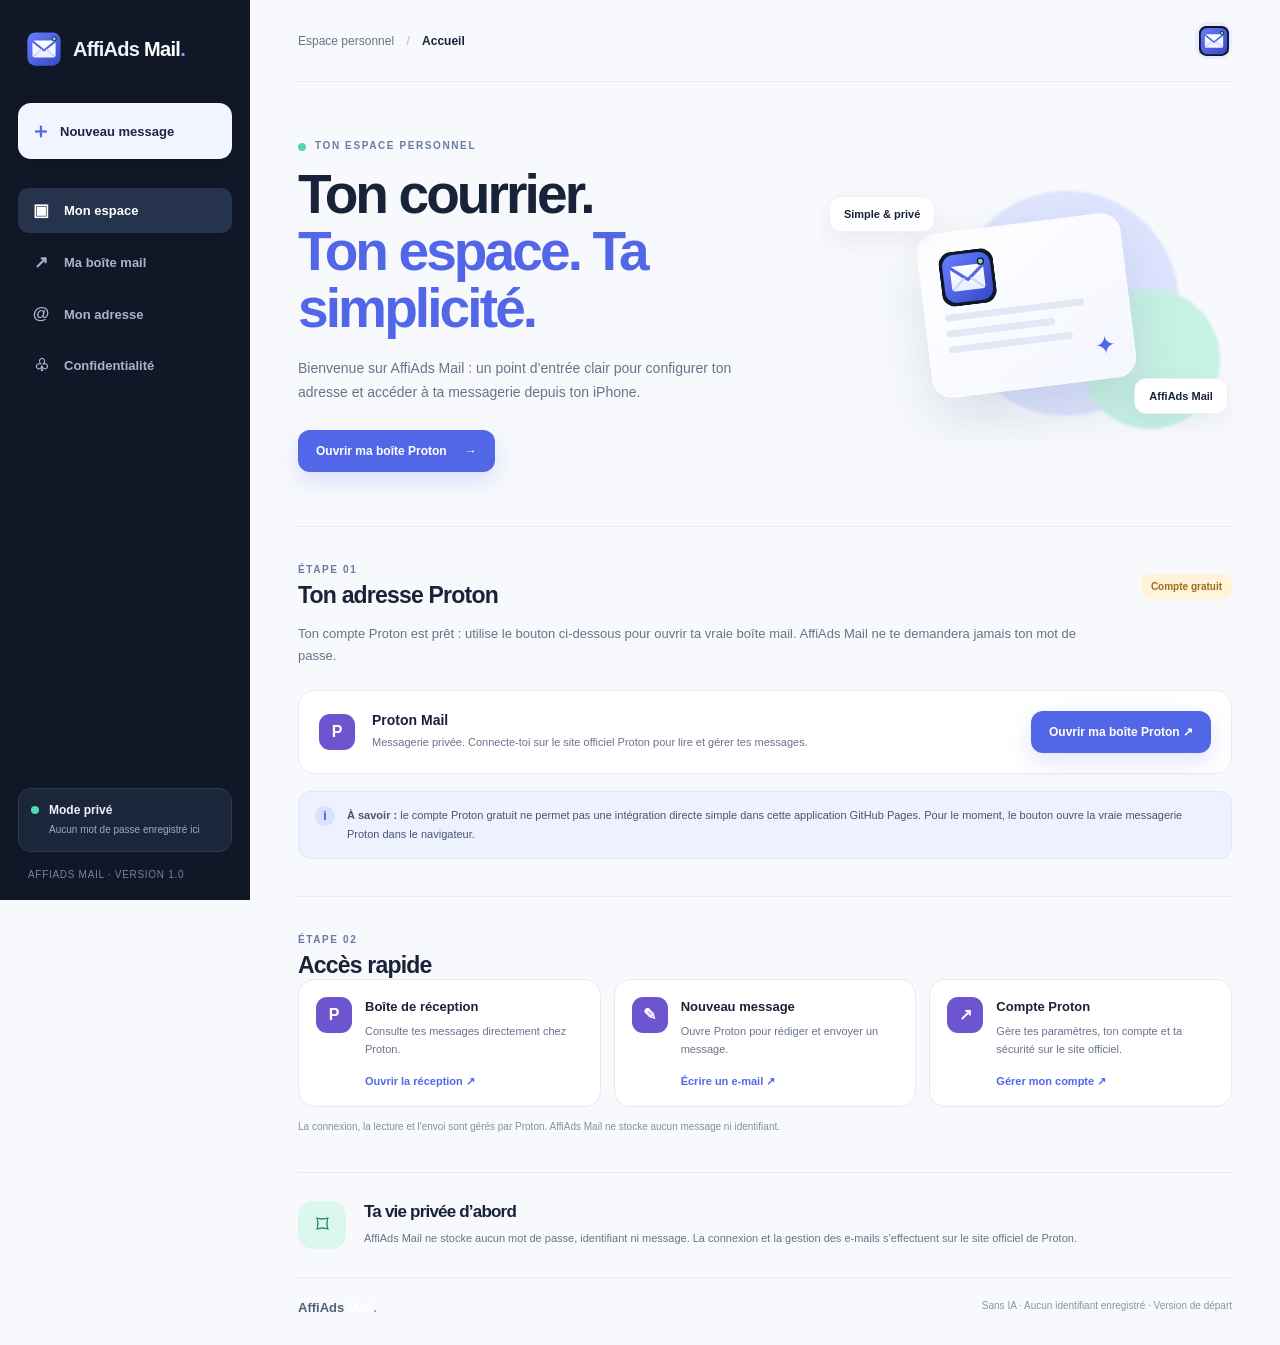
==== commit 05576104: "Switch AffiAds Mail to free Proton portal" ====
--- a/index.html
+++ b/index.html
@@ -22,33 +22,22 @@
 </aside>
 <main class="main">
 <header class="topbar"><button class="icon-btn mobile-menu" id="menuBtn" aria-label="Ouvrir le menu">☰</button><div class="crumb">Espace personnel <span>/</span> <b>Accueil</b></div><div class="avatar"><img src="./icons/icon.svg" alt="Logo AffiAds Mail"></div></header>
-<section class="hero" id="accueil"><div class="hero-copy"><div class="eyebrow"><span class="status-dot"></span> TON ESPACE PERSONNEL</div><h1>Ton courrier.<br><em>Ton espace. Ta simplicité.</em></h1><p>Bienvenue sur AffiAds Mail : un point d’entrée clair pour configurer ton adresse et accéder à ta messagerie depuis ton iPhone.</p><a class="primary-btn" href="#adresse">Configurer mon adresse <span>→</span></a></div>
+<section class="hero" id="accueil"><div class="hero-copy"><div class="eyebrow"><span class="status-dot"></span> TON ESPACE PERSONNEL</div><h1>Ton courrier.<br><em>Ton espace. Ta simplicité.</em></h1><p>Bienvenue sur AffiAds Mail : un point d’entrée clair pour configurer ton adresse et accéder à ta messagerie depuis ton iPhone.</p><a class="primary-btn" href="https://mail.proton.me/" target="_blank" rel="noopener noreferrer">Ouvrir ma boîte Proton <span>→</span></a></div>
 <div class="hero-art" aria-hidden="true"><div class="orb orb-one"></div><div class="orb orb-two"></div><div class="mail-card"><img src="./icons/icon.svg" alt=""><div class="mail-lines"><i></i><i></i><i></i></div><div class="mail-stamp">✦</div></div><div class="floating-chip chip-one">Simple &amp; privé</div><div class="floating-chip chip-two">AffiAds Mail</div></div></section>
-<section class="section" id="adresse"><div class="section-heading"><div><p class="eyebrow">ÉTAPE 01</p><h2>Créer ton adresse e-mail</h2></div><span class="step-tag">À configurer</span></div>
-<p class="section-intro">Pour obtenir une vraie adresse, choisis un fournisseur. Une adresse sur ton propre domaine (ex. <code>toi@tonnom.fr</code>) nécessite un nom de domaine que tu possèdes.</p>
+<section class="section" id="adresse"><div class="section-heading"><div><p class="eyebrow">ÉTAPE 01</p><h2>Ton adresse Proton</h2></div><span class="step-tag">Compte gratuit</span></div>
+<p class="section-intro">Ton compte Proton est prêt : utilise le bouton ci-dessous pour ouvrir ta vraie boîte mail. AffiAds Mail ne te demandera jamais ton mot de passe.</p>
+<div class="access-panel"><div class="provider-logo proton">P</div><div class="access-copy"><h3>Proton Mail</h3><p>Messagerie privée. Connecte-toi sur le site officiel Proton pour lire et gérer tes messages.</p></div><div class="access-actions"><a class="primary-btn" href="https://mail.proton.me/" target="_blank" rel="noopener noreferrer">Ouvrir ma boîte Proton ↗</a></div></div>
+<div class="notice"><span class="notice-icon">i</span><p><b>À savoir :</b> le compte Proton gratuit ne permet pas une intégration directe simple dans cette application GitHub Pages. Pour le moment, le bouton ouvre la vraie messagerie Proton dans le navigateur.</p></div></section>
+<section class="section" id="connexion"><div class="section-heading"><div><p class="eyebrow">ÉTAPE 02</p><h2>Accès rapide</h2></div></div>
 <div class="provider-grid">
-<article class="provider-card"><div class="provider-logo proton">P</div><div class="provider-copy"><h3>Proton Mail</h3><p>Une option orientée confidentialité, avec une offre gratuite selon les conditions du fournisseur.</p><a href="https://proton.me/mail" target="_blank" rel="noopener noreferrer">Découvrir Proton Mail ↗</a></div></article>
-<article class="provider-card"><div class="provider-logo outlook">O</div><div class="provider-copy"><h3>Outlook</h3><p>Créer une adresse Microsoft et utiliser sa boîte de réception en ligne.</p><a href="https://outlook.live.com/" target="_blank" rel="noopener noreferrer">Découvrir Outlook ↗</a></div></article>
-<article class="provider-card"><div class="provider-logo gmail">M</div><div class="provider-copy"><h3>Gmail</h3><p>Créer une adresse Google et consulter tes messages en ligne.</p><a href="https://mail.google.com/" target="_blank" rel="noopener noreferrer">Découvrir Gmail ↗</a></div></article>
+<article class="provider-card"><div class="provider-logo proton">P</div><div class="provider-copy"><h3>Boîte de réception</h3><p>Consulte tes messages directement chez Proton.</p><a href="https://mail.proton.me/u/0/inbox" target="_blank" rel="noopener noreferrer">Ouvrir la réception ↗</a></div></article>
+<article class="provider-card"><div class="provider-logo proton">✎</div><div class="provider-copy"><h3>Nouveau message</h3><p>Ouvre Proton pour rédiger et envoyer un message.</p><a href="https://mail.proton.me/" target="_blank" rel="noopener noreferrer">Écrire un e-mail ↗</a></div></article>
+<article class="provider-card"><div class="provider-logo proton">↗</div><div class="provider-copy"><h3>Compte Proton</h3><p>Gère tes paramètres, ton compte et ta sécurité sur le site officiel.</p><a href="https://account.proton.me/" target="_blank" rel="noopener noreferrer">Gérer mon compte ↗</a></div></article>
 </div>
-<div class="notice"><span class="notice-icon">i</span><p><b>À savoir :</b> GitHub Pages héberge l’interface mais ne crée pas de boîte mail. Une adresse comme <code>toi@tondomaine.fr</code> nécessite un domaine et un fournisseur de messagerie.</p></div></section>
-<section class="section" id="connexion"><div class="section-heading"><div><p class="eyebrow">ÉTAPE 02</p><h2>Connecter Outlook</h2></div><span id="authBadge" class="step-tag">Non connecté</span></div>
-<p class="section-intro">Connecte-toi à Microsoft pour lire, rechercher et envoyer tes e-mails dans AffiAds Mail. L'authentification se fait sur Microsoft ; ton mot de passe n'est jamais saisi dans cette page.</p>
-<div class="mail-controls">
-<div class="mail-toolbar"><button id="connectBtn" class="primary-btn">Connecter mon compte Outlook ↗</button><button id="disconnectBtn" class="secondary-btn" hidden>Se déconnecter</button></div>
-<p id="authStatus" class="small-muted" role="status">Une configuration Microsoft est nécessaire avant la première connexion.</p>
-<div id="mailWorkspace" hidden>
-<div class="mail-toolbar search-toolbar"><input id="searchInput" type="search" placeholder="Rechercher dans mes e-mails" aria-label="Rechercher dans mes e-mails"><button id="searchBtn" class="secondary-btn">Rechercher</button><button id="refreshBtn" class="secondary-btn">Actualiser</button></div>
-<div class="mail-columns"><div><h3>Messages reçus</h3><div id="messageList" class="message-list"><p class="small-muted">Connecte-toi pour afficher tes messages.</p></div></div>
-<div class="message-view"><h3 id="messageTitle">Lire un message</h3><p id="messageMeta" class="small-muted"></p><div id="messageBody" class="message-body">Sélectionne un message dans la liste.</div></div></div>
-<form id="sendForm" class="send-form"><h3>Nouveau message</h3><label for="toInput">Destinataire</label><input id="toInput" type="email" required placeholder="destinataire@exemple.fr"><label for="subjectInput">Objet</label><input id="subjectInput" required maxlength="250" placeholder="Objet du message"><label for="bodyInput">Message</label><textarea id="bodyInput" required rows="5" placeholder="Écris ton message…"></textarea><button class="primary-btn" type="submit">Envoyer l’e-mail</button></form>
-</div></div>
-<div class="notice"><span class="notice-icon">i</span><p>La connexion réelle nécessite l’identifiant public d’une application Microsoft configurée pour cette URL. Aucun secret client ne doit être ajouté au dépôt. Les e-mails sont récupérés depuis Microsoft Graph et ne sont pas enregistrés dans GitHub.</p></div></section>
-<section class="section privacy-section" id="confidentialite"><div class="privacy-icon">⌑</div><div><h2>Ta vie privée d’abord</h2><p>AffiAds Mail ne stocke aucun mot de passe ni secret client. La connexion Outlook passe par Microsoft. Les messages sont chargés depuis Microsoft Graph pour cette session.</p></div></section>
+<p class="small-muted">La connexion, la lecture et l'envoi sont gérés par Proton. AffiAds Mail ne stocke aucun message ni identifiant.</p></section>
+<section class="section privacy-section" id="confidentialite"><div class="privacy-icon">⌑</div><div><h2>Ta vie privée d’abord</h2><p>AffiAds Mail ne stocke aucun mot de passe, identifiant ni message. La connexion et la gestion des e-mails s’effectuent sur le site officiel de Proton.</p></div></section>
 <footer class="footer"><span>AffiAds <b>Mail</b><i>.</i></span><span>Sans IA · Aucun identifiant enregistré · Version de départ</span></footer>
 </main></div>
 
-<script src="https://alcdn.msauth.net/browser/2.38.4/js/msal-browser.min.js" defer></script>
-<script src="https://alcdn.msauth.net/browser/2.38.4/js/msal-browser.min.js" defer></script>
 <script src="./app.js" defer></script>
 </body></html>
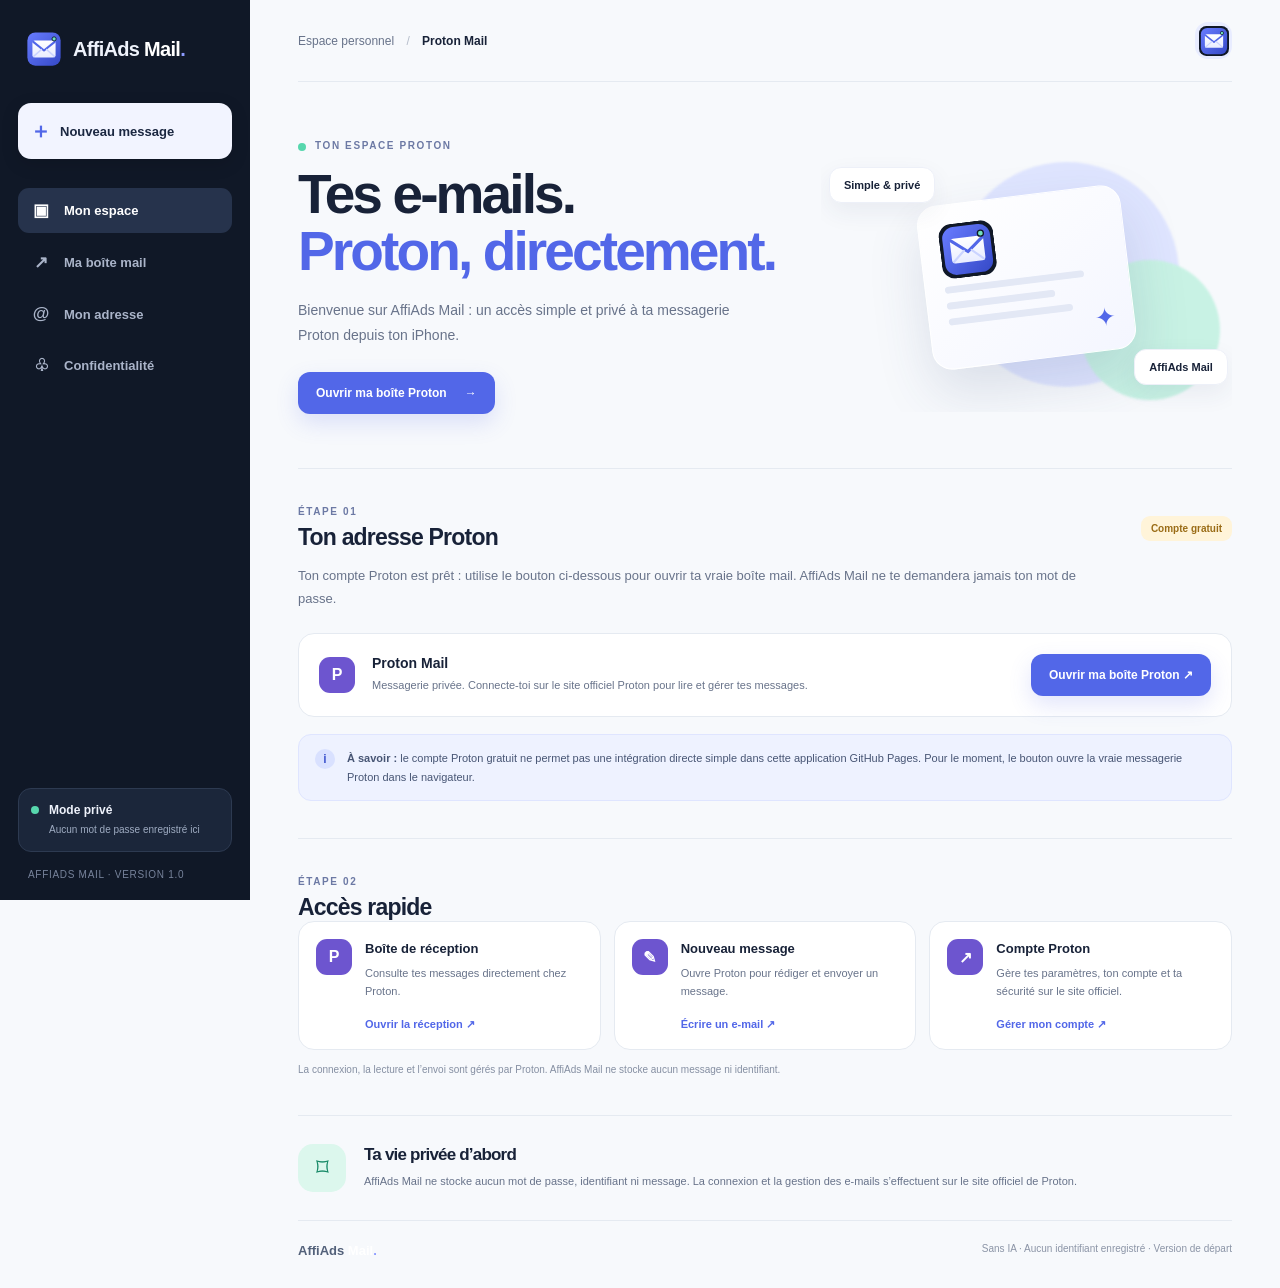
==== commit e1387485: "Make Proton Mail the active provider throughout AffiAds Mail" ====
--- a/index.html
+++ b/index.html
@@ -4,7 +4,7 @@
 <meta charset="utf-8"><meta name="viewport" content="width=device-width,initial-scale=1,viewport-fit=cover">
 <meta name="theme-color" content="#101827"><meta name="description" content="AffiAds Mail — ton espace de messagerie personnel.">
 <link rel="manifest" href="./manifest.webmanifest"><link rel="icon" href="./icons/icon.svg" type="image/svg+xml"><link rel="stylesheet" href="./style.css">
-<title>AffiAds Mail</title>
+<title>AffiAds Mail — Proton</title>
 </head>
 <body>
 <div class="app-shell">
@@ -21,8 +21,8 @@
 <div class="sidebar-footer">AFFIADS MAIL · VERSION 1.0</div>
 </aside>
 <main class="main">
-<header class="topbar"><button class="icon-btn mobile-menu" id="menuBtn" aria-label="Ouvrir le menu">☰</button><div class="crumb">Espace personnel <span>/</span> <b>Accueil</b></div><div class="avatar"><img src="./icons/icon.svg" alt="Logo AffiAds Mail"></div></header>
-<section class="hero" id="accueil"><div class="hero-copy"><div class="eyebrow"><span class="status-dot"></span> TON ESPACE PERSONNEL</div><h1>Ton courrier.<br><em>Ton espace. Ta simplicité.</em></h1><p>Bienvenue sur AffiAds Mail : un point d’entrée clair pour configurer ton adresse et accéder à ta messagerie depuis ton iPhone.</p><a class="primary-btn" href="https://mail.proton.me/" target="_blank" rel="noopener noreferrer">Ouvrir ma boîte Proton <span>→</span></a></div>
+<header class="topbar"><button class="icon-btn mobile-menu" id="menuBtn" aria-label="Ouvrir le menu">☰</button><div class="crumb">Espace personnel <span>/</span> <b>Proton Mail</b></div><div class="avatar"><img src="./icons/icon.svg" alt="Logo AffiAds Mail"></div></header>
+<section class="hero" id="accueil"><div class="hero-copy"><div class="eyebrow"><span class="status-dot"></span> TON ESPACE PROTON</div><h1>Tes e-mails.<br><em>Proton, directement.</em></h1><p>Bienvenue sur AffiAds Mail : un accès simple et privé à ta messagerie Proton depuis ton iPhone.</p><a class="primary-btn" href="https://mail.proton.me/" target="_blank" rel="noopener noreferrer">Ouvrir ma boîte Proton <span>→</span></a></div>
 <div class="hero-art" aria-hidden="true"><div class="orb orb-one"></div><div class="orb orb-two"></div><div class="mail-card"><img src="./icons/icon.svg" alt=""><div class="mail-lines"><i></i><i></i><i></i></div><div class="mail-stamp">✦</div></div><div class="floating-chip chip-one">Simple &amp; privé</div><div class="floating-chip chip-two">AffiAds Mail</div></div></section>
 <section class="section" id="adresse"><div class="section-heading"><div><p class="eyebrow">ÉTAPE 01</p><h2>Ton adresse Proton</h2></div><span class="step-tag">Compte gratuit</span></div>
 <p class="section-intro">Ton compte Proton est prêt : utilise le bouton ci-dessous pour ouvrir ta vraie boîte mail. AffiAds Mail ne te demandera jamais ton mot de passe.</p>
@@ -34,7 +34,7 @@
 <article class="provider-card"><div class="provider-logo proton">✎</div><div class="provider-copy"><h3>Nouveau message</h3><p>Ouvre Proton pour rédiger et envoyer un message.</p><a href="https://mail.proton.me/" target="_blank" rel="noopener noreferrer">Écrire un e-mail ↗</a></div></article>
 <article class="provider-card"><div class="provider-logo proton">↗</div><div class="provider-copy"><h3>Compte Proton</h3><p>Gère tes paramètres, ton compte et ta sécurité sur le site officiel.</p><a href="https://account.proton.me/" target="_blank" rel="noopener noreferrer">Gérer mon compte ↗</a></div></article>
 </div>
-<p class="small-muted">La connexion, la lecture et l'envoi sont gérés par Proton. AffiAds Mail ne stocke aucun message ni identifiant.</p></section>
+<p class="small-muted">La connexion, la lecture et l’envoi sont gérés par Proton. AffiAds Mail ne stocke aucun message ni identifiant.</p></section>
 <section class="section privacy-section" id="confidentialite"><div class="privacy-icon">⌑</div><div><h2>Ta vie privée d’abord</h2><p>AffiAds Mail ne stocke aucun mot de passe, identifiant ni message. La connexion et la gestion des e-mails s’effectuent sur le site officiel de Proton.</p></div></section>
 <footer class="footer"><span>AffiAds <b>Mail</b><i>.</i></span><span>Sans IA · Aucun identifiant enregistré · Version de départ</span></footer>
 </main></div>
